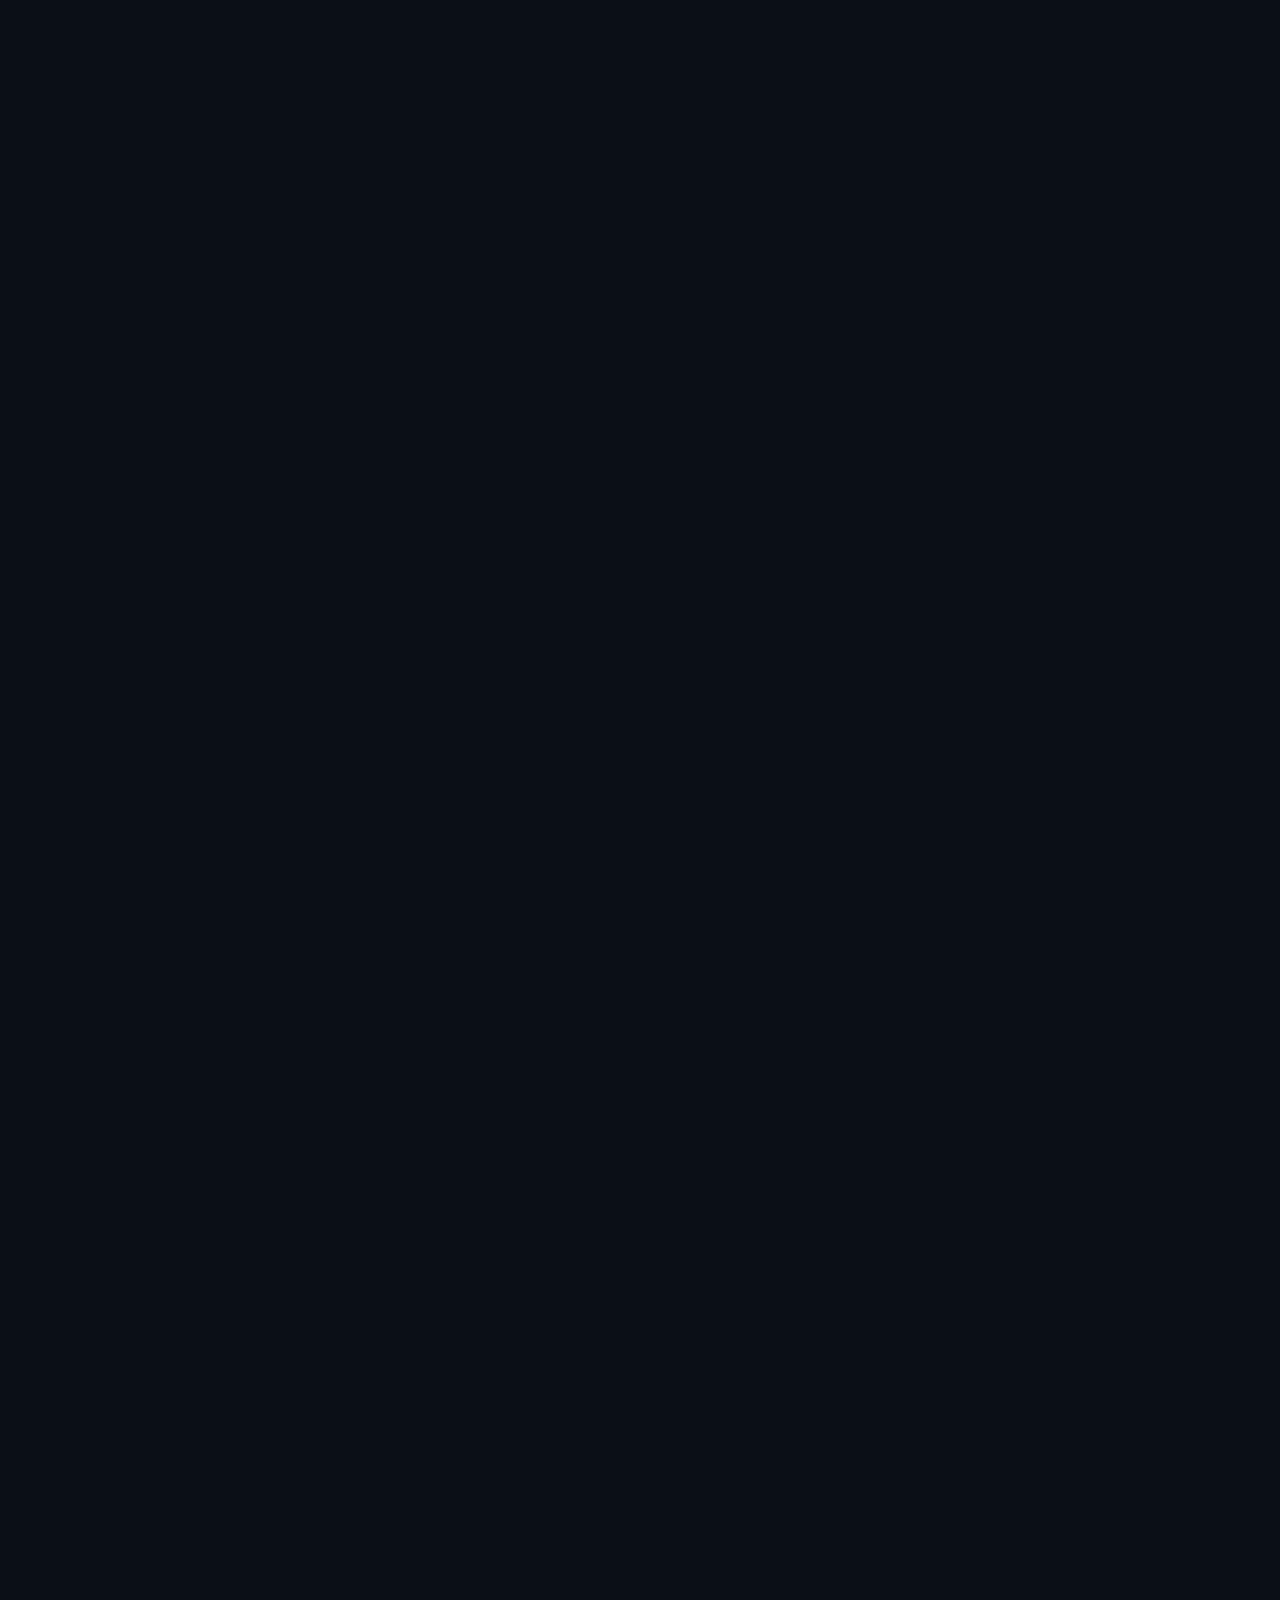
==== sections/index.html @ 97cf66e1 "securing safe chages" ====
<!DOCTYPE html>
<html lang="en">
<head>
    <meta charset="UTF-8">
    <meta name="viewport" content="width=device-width, initial-scale=1.0">
    <title>Canvas</title>
    <link rel="stylesheet" href="../css/base.css">
    <link rel="stylesheet" href="../css/layout.css">
</head>
<body>
     <div id="canvas">
        <section id="skills" class="viewport"></section>
        <section id="profile" class="viewport"></section>
        <section id="home" class="viewport"></section>
        <section id="portfolio" class="viewport"></section>
        <section id="contact" class="viewport"></section>
    </div>

    <script src="https://code.jquery.com/jquery-3.7.1.min.js"></script>
    <script src="../js/canvas.js"></script>
    <script src="../js/navigation.js"></script>
    <script src="../js/animations.js"></script>
</body>
</html>
---- css/base.css ----
* {
    box-sizing: border-box;
    margin: 0;
    padding: 0;
}

html {
    scroll-behavior: smooth
}

body {
    background-color: #0b0f17;
    color: white;
    min-height: 100vh;
    overflow: hidden;
    font-family: 
        'Poppins',
        'Segoe UI'
        sans-serif,
        -apple-system,
        system-ui;
}

button, input, textarea {
    font-family: inherit;
    font-size: inherit;
    padding: 5%;
}

a {
    text-decoration: none;
    color: inherit;
}

img {
    display: block;
    max-width: 100%;
    height: auto;
}
---- css/layout.css ----
#viewport {
    width: 100vw;
    height: 100vh;

    overflow: hidden
}

#canvas {
    width: 300vw;
    height: 300vh;

    position: absolute;

    transform: translate(-100vw, -100vh);

    transition: transform 0.8s cubic-bezier(0.4, 0, 0.6, -0.2);
}
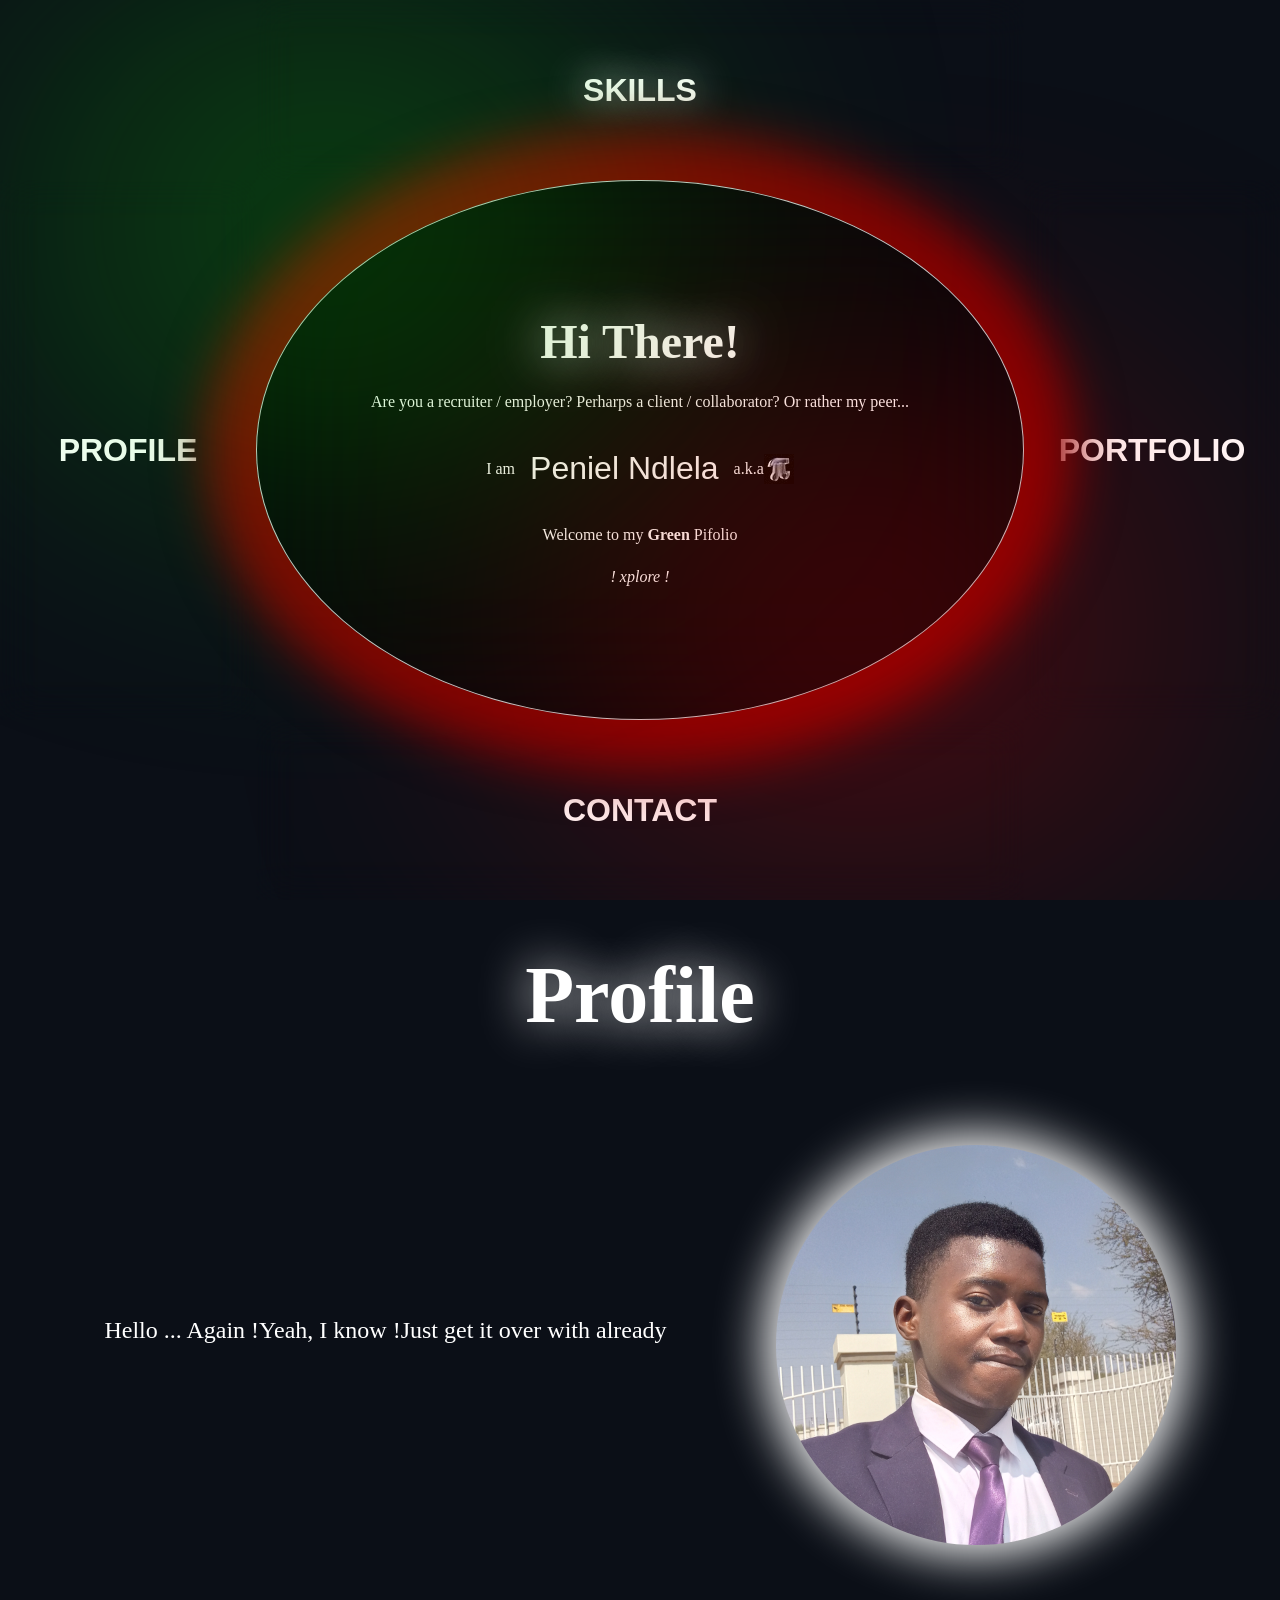
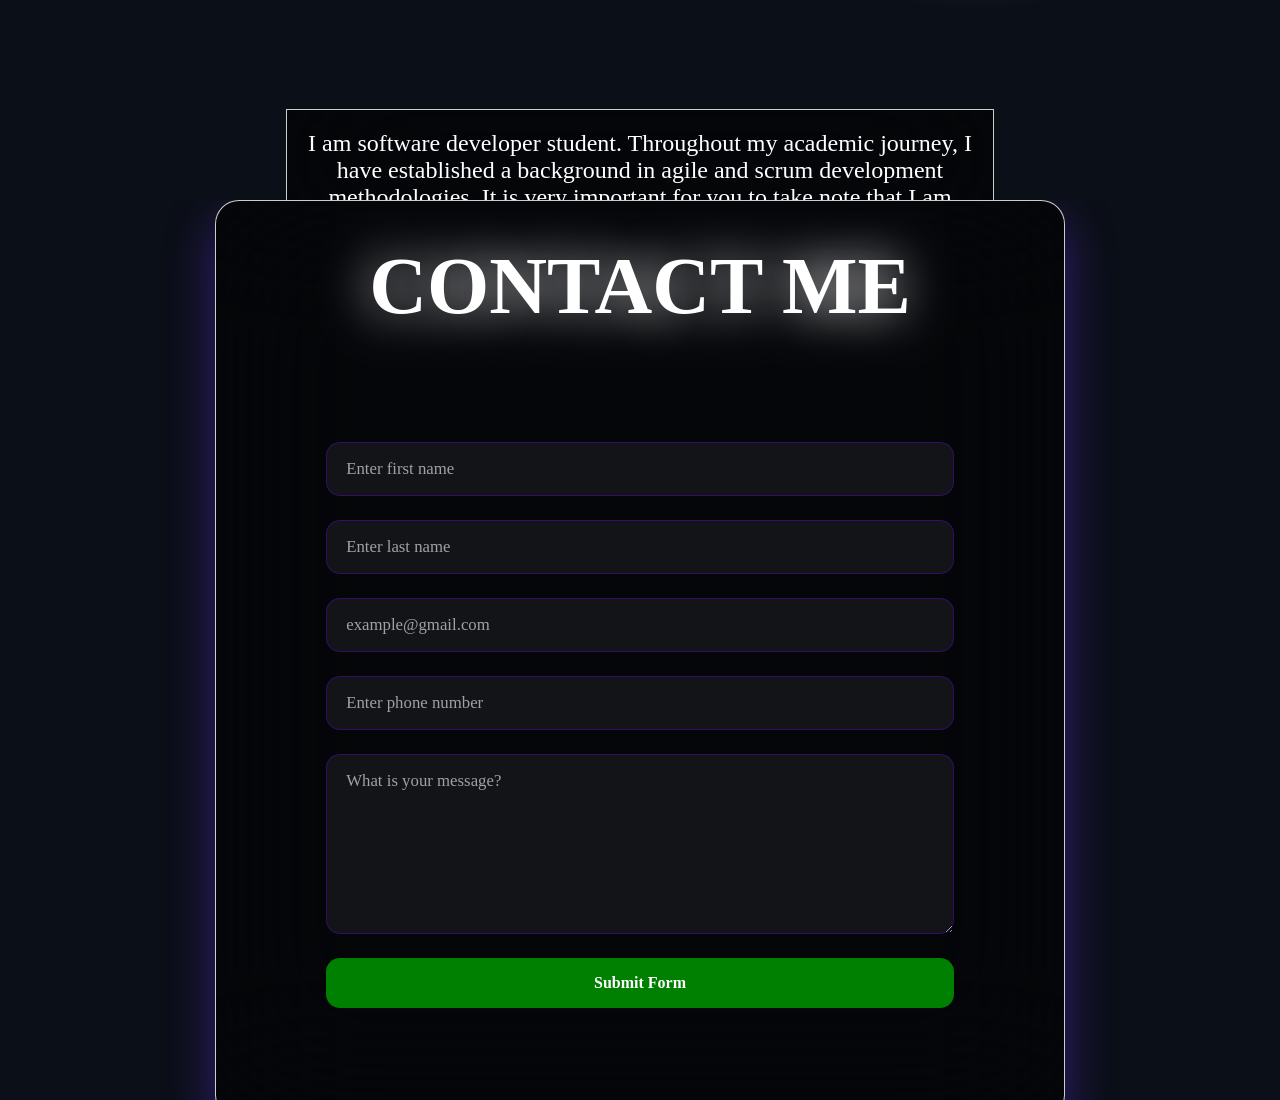
==== commit 4f5f766a: "partial fixes, grid & nagivation partially functional, pushing for safe keeping" ====
--- a/sections/index.html
+++ b/sections/index.html
@@ -3,21 +3,124 @@
 <head>
     <meta charset="UTF-8">
     <meta name="viewport" content="width=device-width, initial-scale=1.0">
-    <title>Canvas</title>
+    <title>Green Portfolio</title>
     <link rel="stylesheet" href="../css/base.css">
+    <link rel="stylesheet" href="../css/home.css">
     <link rel="stylesheet" href="../css/layout.css">
+    <link rel="stylesheet" href="../css/contact.css">
+    <link rel="stylesheet" href="../css/profile.css">
+    <link rel="stylesheet" href="../css/components.css">
 </head>
 <body>
-     <div id="canvas">
-        <section id="skills" class="viewport"></section>
-        <section id="profile" class="viewport"></section>
-        <section id="home" class="viewport"></section>
-        <section id="portfolio" class="viewport"></section>
-        <section id="contact" class="viewport"></section>
-    </div>
+        <!-- 
+        <script src="https://code.jquery.com/jquery-3.7.1.min.js"></script>
+        <script src="../js/canvas.js"></script>
+        <script src="../js/navigation.js"></script>
+        <script src="../js/animations.js"></script> 
+        -->
+    <div id="canvas">   
+        <section id="home" class="viewport">
+        <div class="home-container">
+            <!-- the navigation -->
+            <div class="up nav" data-page="skills">SKILLS</div>
+            <div class="left nav" data-page="profile">PROFILE</div>
+            <div class="right nav" data-page="portfolio">PORTFOLIO</div>
+            <div class="down nav" data-page="contact">CONTACT</div>
 
-    <script src="https://code.jquery.com/jquery-3.7.1.min.js"></script>
-    <script src="../js/canvas.js"></script>
+            <!-- Home page content-->
+            <div class="home-center center glass">
+                <h1>Hi There!</h1>
+                <p>Are you a recruiter / employer? Perharps a client / collaborator? Or rather my peer...</p>
+                <div id="my_name">
+                    <p>I am</p><span>Peniel Ndlela</span><p>a.k.a</p><img src="../assets/icons/favicon.jpg">
+                </div>
+                <p>Welcome to my <b>Green</b> Pifolio</p>
+                <em>! xplore !</em>
+            </div>
+
+            <!-- glow elements -->
+            <div class="glow glow-red orb"></div>
+            <div class="glow glow-purple orb"></div>
+        </div>
+        </section>
+
+        <!-- PROFILE PAGE -->
+        <section id="profile" class="viewport">
+            <div class="profile-container center">
+                <h1>Profile</h1>
+                <div class="me">
+                    <div id="salute"><p>Hello ... Again !</p><p>Yeah, I know !</p><p>Just get it over with already</p></div>
+                    <div><img src="../assets/images/me.jpg"></div>
+                </div>
+                <div class="about-me glass">I am software developer student. Throughout my academic journey, I have established a background in agile and scrum development methodologies. 
+                    It is very important for you to take note that I am quite skilled in providing project, design, and programming assistance and also innovative, 
+                    with satisfactory experience in programming languages such as Java, Python, and Web Markup Languages (HTML and CSS, well... you can add TailwindCSS to that list, 
+                    simply because this is what this site is majorly styled with).
+                </div>
+
+                <div style="margin-top:70px">
+                    <iframe class="glass"
+                        width="900" height="600" 
+                        src="https://www.youtube.com/embed/JC2Mglh_Hsk" 
+                        title="Green Enterprise Solutions 2021 Induction" frameborder="0" 
+                        allow="autoplay; encrypted-media; picture-in-picture;" 
+                        referrerpolicy="strict-origin-when-cross-origin" 
+                        allowfullscreen>
+                    </iframe>
+                </div>
+                        
+                <div class="education">
+                    <div class="edu-card glass">
+                        <h2>Bachelor of Computer Science</h2>
+                        <h3>(Software Development)</h3>
+
+                        <p class="institution">Namibia University of Science and Technology</p>
+
+                        <span class="duration">2023 – Present </span>
+
+                        <p class="description">
+                            Currently pursuing a Bachelor of Computer Science with a focus on
+                            software development, web application development, and modern
+                            software engineering practices.
+                        </p>
+                        </div>
+
+                        <div class="edu-card glass">
+                            <h2>High School Diploma</h2>
+
+                            <p class="institution">Caprivi Senior Secondary School</p>
+
+                            <span class="duration">
+                                Graduated 2021
+                            </span>
+
+                            <p class="description">
+                                Awarded the Namibia Senior Secondary Advanced Subsidiary Certificate
+                                (NSSCAS), Grade 12.
+                            </p>
+                        </div>
+                </div>
+                <div class="acchievements"></div>
+            </div>
+        </section>
+
+        <!-- CONTACT ME PAGE -->
+        <section id="contact" class="viewport">
+            <div class="contact-container glass"> 
+
+                <h1>CONTACT ME</h1>
+                <form id="contact_form" class="">
+                    <input class="" type="text" id="fn" name="first_name" placeholder="Enter first name" required>
+                    <input class="" type="text" id="ln" name="last_name" placeholder="Enter last name" required>
+                    <input class="" type="email" id="email" name="email" placeholder="example@gmail.com" required autocomplete="email">
+                    <input class="" type="tel" id="phone" name="phone" placeholder="Enter phone number">
+                    <textarea class="" type="text" id="query" name="query" placeholder="What is your message?" required></textarea>
+                    <button class="" type="submit">Submit Form</button>
+                </form> 
+            </div>
+        </section>
+    </div> 
+
     <script src="../js/navigation.js"></script>
     <script src="../js/animations.js"></script>
 </body>
--- a/css/home.css
+++ b/css/home.css
@@ -0,0 +1,83 @@
+@import url("components.css");
+
+.home-container {
+    display: grid;
+    grid-template-columns: 20% 60% 20%;
+    grid-template-rows: 20% 60% 20%;
+
+    justify-content: center;
+    align-content: center;
+
+    height: 100vh;
+
+    /* establish stacking context for absolutely-positioned glows */
+    position: relative;
+    overflow: hidden;
+
+    /* area names must match the grid-area values set on child elements */
+    grid-template-areas: 
+        ". up ."
+        "left center right"
+        ". down .";
+ }
+
+.up {
+    grid-area: up;
+    display: flex;
+    justify-content: center;
+    align-items: center;
+    text-shadow: 0 0 40px white;
+}
+
+.left {
+    grid-area: left;
+    display: flex;
+    justify-content: center;
+    align-items: center
+}
+
+.right {
+    grid-area: right;
+    display: flex;
+    justify-content: center;
+    align-items: center
+}
+
+.down {
+    grid-area: down;
+    display: flex;
+    justify-content: center;
+    align-items: center
+}
+
+.center {
+    grid-area: center;
+    display: flex;
+    flex-direction: column;
+    text-align: center;
+    gap: 1.5rem;
+    border-radius: 50px;
+}
+
+span {
+    font-size: 2rem;
+    font-family: 'Poppins', sans-serif;
+    margin: 15px
+}
+
+#my_name {
+    display: flex;
+    justify-content: center;
+    align-items: center;
+}
+
+#home .home-center {
+    border-radius: 90%;
+    box-shadow: 0 0 50px 50px rgba(131, 2, 2, 0.952);
+}
+
+#home h1 {
+    font-family: 'Bell MT';
+    font-size: 3rem;
+    font-weight: bolder
+}
--- a/css/layout.css
+++ b/css/layout.css
@@ -1,8 +1,9 @@
-#viewport {
+.viewport {
     width: 100vw;
     height: 100vh;
 
-    overflow: hidden
+    overflow-x: hidden;
+    overflow-y: auto;
 }
 
 #canvas {
@@ -11,7 +12,30 @@
 
     position: absolute;
 
-    transform: translate(-100vw, -100vh);
+    transition: transform 0.8s cubic-bezier(0.4, 0, 0.6, -0.2);
+}
 
-    transition: transform 0.8s cubic-bezier(0.4, 0, 0.6, -0.2);
+#skills {
+    grid-column: 2;
+    grid-row: 1;
+}
+
+#profile {
+    grid-column: 1;
+    grid-row: 2;
+}
+
+#home {
+    grid-column: 2;
+    grid-row: 2;
+}
+
+#portfolio {
+    grid-column: 3;
+    grid-row: 2;
+}
+
+#contact {
+    grid-column: 2;
+    grid-row: 3;
 }
--- a/css/contact.css
+++ b/css/contact.css
@@ -0,0 +1,98 @@
+@import url(../css/components.css);
+
+.contact-container {
+    align-items: center;
+    justify-content: center;
+    max-width: 850px;
+    margin: auto;
+    padding: 2.5rem;
+    background: rgba(255, 255, 255, 0.05);
+    backdrop-filter: blur(16px);
+    border: 1px solid rgba(255, 255, 255, 0.08);
+    border-radius: 24px;
+    box-shadow: 0 20px 50px rgba(108, 55, 255, 0.4);
+}
+
+h1 {
+    text-shadow: 0 0 50px white;
+    text-align: center;
+}
+
+#contact_form {
+    display: grid;
+    grid-template-columns: 1;
+    gap: 1.5rem;
+    margin-top: 40px;
+    padding: 70px;
+}
+
+#contact_form input,
+#contact_form textarea {
+    width: 100%;
+    padding: 1rem 1.2rem;
+    border-radius: 14px;
+    border: 1px solid rgba(84, 8, 183, 0.489);
+    background: rgba(255, 255, 255, 0.06);
+    color: white;
+    font-size: 1.05rem;
+    transition: 0.3s ease;
+    outline: none;
+    font-family: 'Times New Roman', Times, serif;
+}
+
+#contact_form input::placeholder,
+#contact_form textarea::placeholder {
+    color: rgba(255, 255, 255, 0.6);
+}
+
+#contact_form input:focus,
+#contact_form textarea:focus {
+    border-color: #0aba01;
+    box-shadow: 0 0 0 4px rgba(79, 156, 255, 0.15);
+    background: rgba(255, 255, 255, 0.08);
+}
+
+#contact_form textarea {
+    grid-column: 1 / -1;
+    min-height: 180px;
+    resize: vertical;
+}
+
+#contact_form button {
+    grid-column: 1 / -1;
+    padding: 1rem;
+    border: none;
+    border-radius: 14px;
+    background: green;
+    color: white;
+    font-size: 1rem;
+    font-weight: 600;
+    cursor: pointer;
+    transition: 0.25s ease;
+}
+
+#contact_form button:hover {
+    background: green;
+    transform: translateY(-2px);
+    box-shadow: 0 0 20px 5px green;
+}
+
+#contact_form button:active {
+    transform: translateY(0);
+}
+
+@media (max-width: 700px) {
+    #contact_form {
+        grid-template-columns: 1fr;
+    }
+
+    #contact_form textarea,
+    #contact_form button {
+        grid-column: auto;
+    }
+
+    .contact-section {
+        padding: 1.5rem;
+        margin: 2rem 1rem;
+    }
+}
--- a/css/profile.css
+++ b/css/profile.css
@@ -0,0 +1,84 @@
+@import url('components.css');
+
+.profile-container {
+    position: relative;
+     padding: 50px;
+     display: flex;
+     flex-direction: column;
+     width: 100%;
+     margin-bottom: 50px;
+}
+
+.me {
+    display: flex;
+    justify-content:space-around;
+    margin-top: 80px;
+    width: 100%;
+}
+
+.me p {
+    margin-bottom: 30px;
+}
+
+#profile img {
+    width: 400px;
+    height: auto;
+    border-radius: 80%;
+    background: green;
+    box-shadow: 0 0 50px 10px white;
+}
+
+img:hover {
+    transform: scale(1.2);
+    border-radius: 25%;
+    transition: all 0.5s ease-in;
+}
+
+#salute {
+    display:flex;
+    font-size: x-large;
+    justify-content: center;
+    align-items: center;
+}
+
+h1 {
+    text-shadow: 0 0 50px white;
+    font-size: 5rem;
+}
+
+#profile div {
+    margin-bottom: 70px;
+}
+
+.about-me {
+    padding: 20px;
+    width: 60%;
+    font-size: x-large;
+    text-align: center;
+}
+
+.edu-card {
+    display: column;
+    align-items: center;
+    padding: 20px;
+    border-color:rgba(139,92,246,.5);
+    box-shadow: 0 0 30px rgba(139,92,246,.2);
+
+}
+
+.edu-card:hover{
+    transform:translateY(-6px);
+    border-color:rgba(95, 34, 238, 0.5);
+    box-shadow: 0 0 30px rgba(139,92,246,.2);
+}
+
+.edu-card h2{
+    font-size:1.5rem;
+    margin-bottom:.25rem;
+}
+
+.edu-card h3{
+    color:#9ca3af;
+    font-weight:400;
+    margin-bottom:1rem;
+}
--- a/css/components.css
+++ b/css/components.css
@@ -0,0 +1,116 @@
+:root {
+    /*background*/
+    --bg-primary: #0b0f17;
+    --bg-secondary: #272829;
+    /*glass background*/
+    --bg-glass: rgba(0, 0, 0, 0.6);
+    --border-glass: rgba(255, 255, 255, 0.8);
+    /*glow colors*/
+    --glow-primary: #5000a1;
+    --glow-secondary: #d10000;
+    --glow-tertiary: #09d900;
+
+    --transition: all 0.2s ease-in;
+}
+
+@keyframes heartbeat {
+    0% {
+        transform: scale(1)
+    }
+
+    25% {
+        transform: scale(1.5)
+    }
+
+    50% {
+        transform: scale(1)
+    }
+
+    75% {
+        transform: scale(2)
+    }
+
+    100% {
+        transform: scale(1)
+    }
+}
+
+@keyframes float {
+    0% {
+        transform: translate(0px, 0px) 
+    }
+
+    25% {
+        transform: translate(500px, 500px)
+    }
+
+    50% {
+        transform: translate(1000px, 900px)
+    }
+
+    75% {
+        transform: translate(500px, 400px)
+    }
+
+    100% {
+        transform: translate(0px, 0px)
+    }
+}
+
+
+.center {
+    display: flex;
+    justify-content: center;
+    align-items: center
+}
+
+.glass {
+    background: var(--bg-glass);
+    border: 1px solid var(--border-glass);
+    backdrop-filter: blur(70px);
+    -webkit-backdrop-filter: blur(30px)
+}
+
+.glow {
+    border-radius: 75%;
+    width: 50%;
+    height: 50%;
+    opacity: .3;
+    pointer-events: none;
+    filter: blur(150px);
+}
+
+.orb {
+    animation: heartbeat 10s infinite;
+}
+
+.glow-purple {
+    background: var(--glow-tertiary);
+    position: absolute;
+    top: 0px;
+    left: 10px;
+}
+
+.glow-red {
+    position: absolute;
+    bottom: 50px;
+    right: 100px;
+    background: red;
+}
+
+.interactive {
+    transition: all 0.3s ease;
+}
+
+.nav {
+    font-family: Impact, Haettenschweiler, 'Arial Narrow Bold', sans-serif;
+    font-weight: bolder;
+    font-size: 2rem;
+    backdrop-filter: blur(20px);
+}
+
+.nav:hover {
+    transform: scale(1.1);
+    transition: var(--transition);
+    text-shadow: 0 0 20px white
+}
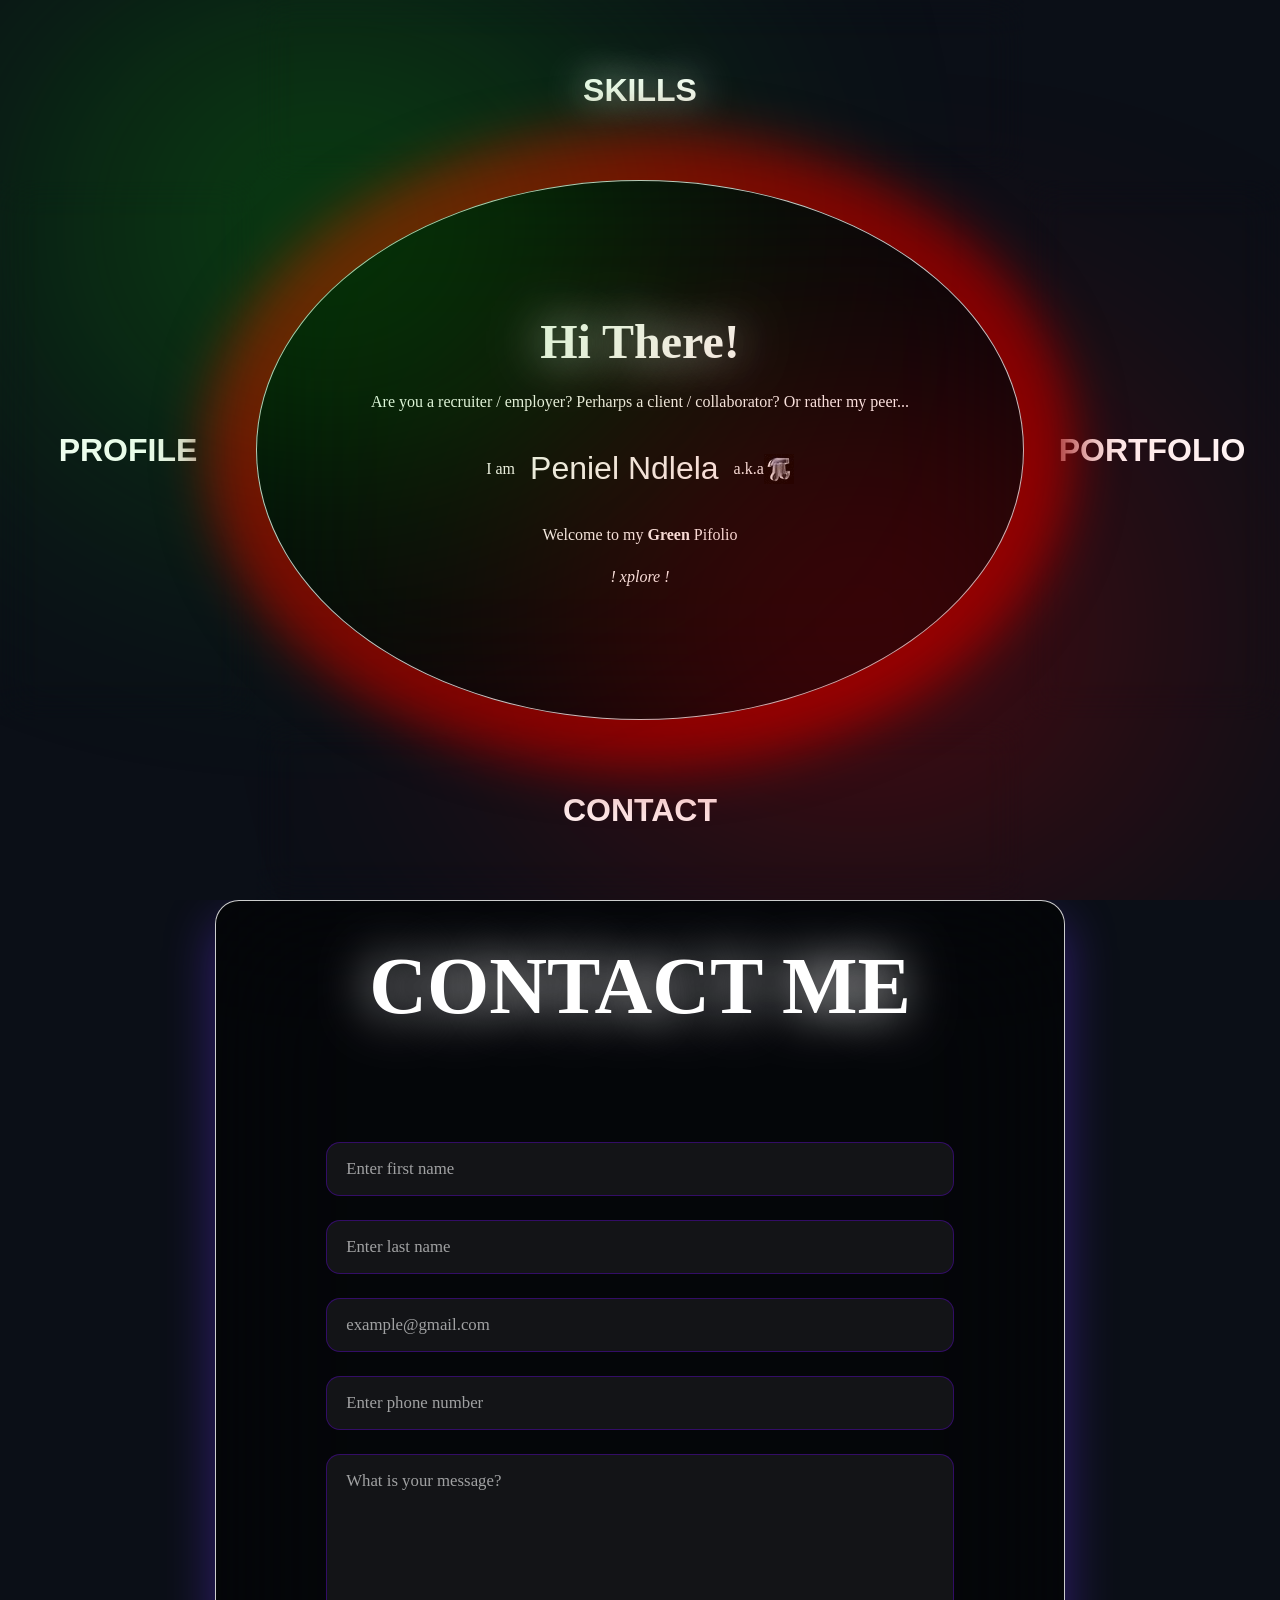
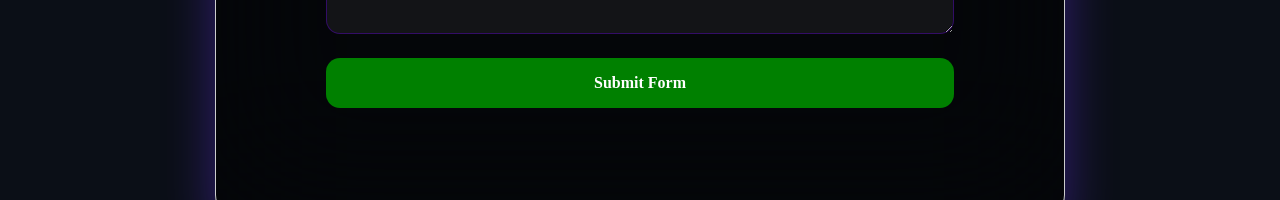
==== commit a965a114: "functioning better" ====
--- a/sections/index.html
+++ b/sections/index.html
@@ -104,6 +104,16 @@
             </div>
         </section>
 
+        <!-- SKILLS PAGE -->
+        <section id="skills" class="viewport">
+            <div></div>
+        </section>
+
+        <!-- PORTFOLIO PAGE -->
+        <section id="portfolio" class="viewport">
+            <div></div>
+        </section>
+
         <!-- CONTACT ME PAGE -->
         <section id="contact" class="viewport">
             <div class="contact-container glass"> 
@@ -124,4 +134,4 @@
     <script src="../js/navigation.js"></script>
     <script src="../js/animations.js"></script>
 </body>
-</html>+</html>
--- a/css/layout.css
+++ b/css/layout.css
@@ -6,14 +6,20 @@
     overflow-y: auto;
 }
 
-#canvas {
-    width: 300vw;
-    height: 300vh;
-
-    position: absolute;
-
-    transition: transform 0.8s cubic-bezier(0.4, 0, 0.6, -0.2);
-}
+#canvas {
+    width: 300vw;
+    height: 300vh;
+
+    position: absolute;
+
+    display: grid;
+    grid-template-columns: repeat(3, 100vw);
+    grid-template-rows: repeat(3, 100vh);
+
+    transform: translate(-100vw, -100vh);
+
+    transition: transform 0.8s cubic-bezier(0.4, 0, 0.6, -0.2);
+}
 
 #skills {
     grid-column: 2;
@@ -38,4 +44,4 @@
 #contact {
     grid-column: 2;
     grid-row: 3;
-}+}
